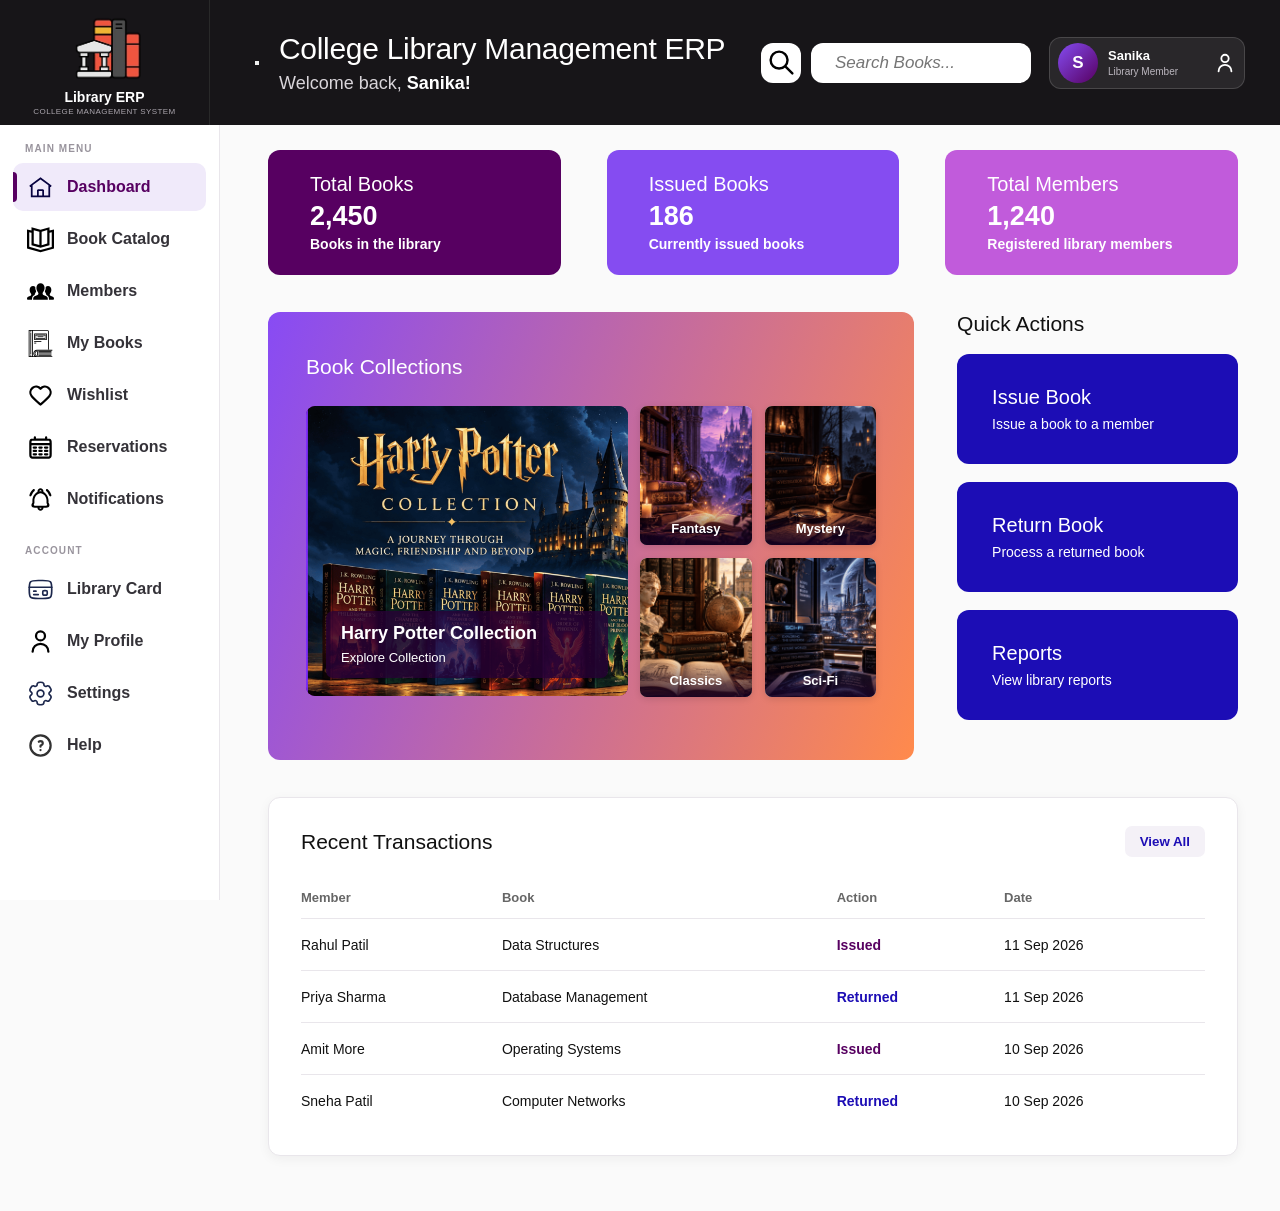
==== index.html @ f3a1f550 "Initial commit - College Library Management ERP" ====
<!DOCTYPE html>
<html lang="en">

<head>
    <meta charset="UTF-8">
    <meta name="viewport" content="width=device-width, initial-scale=1.0">
    <title>College Library Management ERP</title>
    <link rel="stylesheet" href="css/common.css">
    <link rel="stylesheet" href="css/dashboard.css">
</head>

<body>
    <header class="site-header">
        <div class="header-logo">
            <img src="logo.png" alt="College Library Logo">
            <div class="brand-info">
                <strong>Library ERP</strong>
                <span>College Management System</span>
            </div>
        </div>

        <div class="topbar">
            <button class="menu-btn" id="menuBtn" type="button">
                <span class="menu-line"></span>
                <span class="menu-line"></span>
                <span class="menu-line"></span>
            </button>

            <div class="welcome">
                <h1>College Library Management ERP</h1>
                <p>Welcome back, <strong>Sanika!</strong></p>
            </div>

            <div class="header-actions">
                <div class="search-area">
                    <button class="search-btn" id="searchBtn" type="button">
                        <img src="icons/search.svg" alt="Search">
                    </button>
                    <input type="search" id="bookSearch" placeholder="Search Books..." aria-label="Search Books">
                </div>

                <div class="header-profile">
                    <div class="header-avatar">S</div>
                    <div class="header-user">
                        <strong>Sanika</strong>
                        <span>Library Member</span>
                    </div>
                    <a href="pages/my-profile.html" class="header-profile-link">
                        <img src="icons/user.svg" alt="My Profile">
                    </a>
                </div>
            </div>
        </div>  
    </header>

    <aside class="sidebar" id="sidebar">
        <nav class="sidebar-nav">
            <div class="nav-section">
                <span class="nav-title">MAIN MENU</span>

                <a href="index.html" class="nav-item active">
                    <img src="icons/home.svg" alt="Dashboard">
                    <span>Dashboard</span>
                </a>

                <a href="pages/book-catalog.html" class="nav-item">
                    <img src="icons/catalog.svg" alt="Book Catalog">
                    <span>Book Catalog</span>
                </a>

                <a href="pages/members.html" class="nav-item">
                    <img src="icons/members.svg" alt="Members">
                    <span>Members</span>
                </a>

                <a href="pages/my-books.html" class="nav-item">
                    <img src="icons/books.svg" alt="My Books">
                    <span>My Books</span>
                </a>

                <a href="pages/wishlist.html" class="nav-item">
                    <img src="icons/heart.svg" alt="Wishlist">
                    <span>Wishlist</span>
                </a>

                <a href="pages/reservations.html" class="nav-item">
                    <img src="icons/calendar.svg" alt="Reservations">
                    <span>Reservations</span>
                </a>

                <a href="pages/notifications.html" class="nav-item">
                    <img src="icons/notifications.svg" alt="Notifications">
                    <span>Notifications</span>
                </a>
            </div>

            <div class="nav-section account-section">
                <span class="nav-title">ACCOUNT</span>

                <a href="pages/library-card.html" class="nav-item">
                    <img src="icons/card.svg" alt="Library Card">
                    <span>Library Card</span>
                </a>

                <a href="pages/my-profile.html" class="nav-item">
                    <img src="icons/user.svg" alt="My Profile">
                    <span>My Profile</span>
                </a>

                <a href="pages/settings.html" class="nav-item">
                    <img src="icons/settings.svg" alt="Settings">
                    <span>Settings</span>
                </a>

                <a href="pages/help.html" class="nav-item">
                    <img src="icons/help.svg" alt="Help">
                    <span>Help</span>
                </a>
            </div>
        </nav>
    </aside>

    <main class="main">
        <section class="content">
            <div class="stat-grid">
                <button class="stat-card available" type="button">
                    <span>Total Books</span>
                    <strong>2,450</strong>
                    <small>Books in the library</small>
                </button>

                <button class="stat-card arrivals" type="button">
                    <span>Issued Books</span>
                    <strong>186</strong>
                    <small>Currently issued books</small>
                </button>

                <button class="stat-card reserved" type="button">
                    <span>Total Members</span>
                    <strong>1,240</strong>
                    <small>Registered library members</small>
                </button>
            </div>

            <div class="dashboard-grid">
                <section class="collection-card">
                    <h2>Book Collections</h2>

                    <div class="collection-body">
                        <div class="featured-book">
                            <img src="images/harry-potter.png" alt="Harry Potter Collection" class="collection-image">
                            <div class="collection-overlay">
                                <strong>Harry Potter Collection</strong>
                                <span>Explore Collection</span>
                            </div>
                        </div>

                        <div class="mini-books">
                            <div class="mini-book">
                                <img src="images/fantasy.png" alt="Fantasy Collection">
                                <span>Fantasy</span>
                            </div>

                            <div class="mini-book">
                                <img src="images/mystery.png" alt="Mystery Collection">
                                <span>Mystery</span>
                            </div>

                            <div class="mini-book">
                                <img src="images/classics.png" alt="Classics Collection">
                                <span>Classics</span>
                            </div>

                            <div class="mini-book">
                                <img src="images/sci-fi.png" alt="Sci-Fi Collection">
                                <span>Sci-Fi</span>
                            </div>
                        </div>
                    </div>
                </section>

                <aside class="quick-links">
                    <h2>Quick Actions</h2>

                    <button type="button" class="quick-link">
                        <strong>Issue Book</strong>
                        <span>Issue a book to a member</span>
                    </button>

                    <button type="button" class="quick-link">
                        <strong>Return Book</strong>
                        <span>Process a returned book</span>
                    </button>

                    <button type="button" class="quick-link">
                        <strong>Reports</strong>
                        <span>View library reports</span>
                    </button>
                </aside>
            </div>

            <section class="transactions-card">
                <div class="section-heading">
                    <h2>Recent Transactions</h2>
                    <button type="button">View All</button>
                </div>

                <div class="transaction-table">
                    <div class="transaction-row transaction-header">
                        <span>Member</span>
                        <span>Book</span>
                        <span>Action</span>
                        <span>Date</span>
                    </div>

                    <div class="transaction-row">
                        <span>Rahul Patil</span>
                        <span>Data Structures</span>
                        <span class="issued">Issued</span>
                        <span>11 Sep 2026</span>
                    </div>

                    <div class="transaction-row">
                        <span>Priya Sharma</span>
                        <span>Database Management</span>
                        <span class="returned">Returned</span>
                        <span>11 Sep 2026</span>
                    </div>

                    <div class="transaction-row">
                        <span>Amit More</span>
                        <span>Operating Systems</span>
                        <span class="issued">Issued</span>
                        <span>10 Sep 2026</span>
                    </div>

                    <div class="transaction-row">
                        <span>Sneha Patil</span>
                        <span>Computer Networks</span>
                        <span class="returned">Returned</span>
                        <span>10 Sep 2026</span>
                    </div>
                </div>
            </section>
        </section>
    </main>

    <script src="script.js"></script>
</body>

</html>
---- css/common.css ----
* {
    box-sizing: border-box;
    margin: 0;
    padding: 0;
}

:root {
    --black: #171518;
    --text: #111111;
    --purple: #570061;
    --violet: #854cf1;
    --pink: #c15bdb;
    --blue-purple: #1c0db5;
    --light: #f4f1f7;
    --white: #ffffff;
    --border: #e9e6eb;
    --muted: #85808a;
}

body {
    min-height: 100vh;
    background: #fafafa;
    color: var(--text);
    font-family: Arial, Helvetica, sans-serif;
}

.site-header {
    position: fixed;
    top: 0;
    left: 0;
    right: 0;
    height: 125px;
    display: grid;
    grid-template-columns: 210px 1fr;
    z-index: 2000;
}

.header-logo {
    height: 125px;
    display: flex;
    flex-direction: column;
    align-items: center;
    justify-content: center;
    padding: 5px 12px;
    background: var(--black);
    border-right: 1px solid #292929;
    overflow: hidden;
}

.header-logo img {
    width: 82px;
    height: 78px;
    object-fit: contain;
}

.header-logo .brand-info {
    display: flex;
    flex-direction: column;
    align-items: center;
    margin-top: 1px;
}

.header-logo .brand-info strong {
    color: var(--white);
    font-size: 14px;
    font-weight: 700;
}

.header-logo .brand-info span {
    margin-top: 2px;
    color: #aaa5ad;
    font-size: 8px;
    font-weight: 500;
    letter-spacing: 0.4px;
    text-transform: uppercase;
}

.topbar {
    height: 125px;
    display: flex;
    align-items: center;
    gap: 20px;
    padding: 18px 35px 18px 45px;
    background: var(--black);
    color: var(--white);
}

.welcome {
    flex-shrink: 0;
}

.welcome h1 {
    margin-bottom: 7px;
    font-size: 30px;
    font-weight: 400;
    letter-spacing: -0.3px;
}

.welcome p {
    color: #d9d5da;
    font-size: 18px;
}

.welcome p strong {
    color: var(--white);
}

.header-actions {
    margin-left: auto;
    display: flex;
    align-items: center;
    gap: 18px;
}

.search-area {
    display: flex;
    align-items: center;
    gap: 10px;
}

.search-btn {
    width: 40px;
    height: 40px;
    display: flex;
    align-items: center;
    justify-content: center;
    border: none;
    border-radius: 12px;
    background: var(--white);
    cursor: pointer;
    transition: transform 0.2s ease, box-shadow 0.2s ease;
}

.search-btn:hover {
    transform: translateY(-2px);
    box-shadow: 0 5px 15px rgba(0, 0, 0, 0.2);
}

.search-btn img {
    width: 29px;
    height: 29px;
    object-fit: contain;
}

.search-area input {
    width: 220px;
    height: 40px;
    padding: 0 24px;
    border: none;
    border-radius: 12px;
    outline: none;
    color: #444444;
    background: var(--white);
    font-size: 17px;
    font-style: italic;
}

.header-profile {
    height: 52px;
    display: flex;
    align-items: center;
    gap: 10px;
    padding: 7px 9px 7px 8px;
    border: 1px solid rgba(255, 255, 255, 0.15);
    border-radius: 12px;
    background: rgba(255, 255, 255, 0.08);
}

.header-avatar {
    width: 40px;
    height: 40px;
    display: flex;
    align-items: center;
    justify-content: center;
    flex-shrink: 0;
    border-radius: 50%;
    background: linear-gradient(135deg, var(--violet), var(--purple));
    color: var(--white);
    font-size: 17px;
    font-weight: 700;
}

.header-user {
    min-width: 95px;
    display: flex;
    flex-direction: column;
}

.header-user strong {
    color: var(--white);
    font-size: 13px;
    font-weight: 700;
}

.header-user span {
    margin-top: 3px;
    color: #bbb6be;
    font-size: 10px;
}

.header-profile-link {
    width: 20px;
    height: 20px;
    display: flex;
    align-items: center;
    justify-content: center;
    margin-left: 2px;
    border-radius: 8px;
}

.header-profile-link:hover {
    background: rgba(255, 255, 255, 0.12);
}

.header-profile-link img {
    width: 22px;
    height: 22px;
    filter: brightness(0) invert(1);
}

.sidebar {
    position: fixed;
    top: 125px;
    left: 0;
    width: 220px;
    height: calc(100vh - 125px);
    display: flex;
    flex-direction: column;
    background: var(--white);
    border-right: 1px solid var(--border);
    z-index: 1000;
}

.sidebar-nav {
    flex: 1;
    overflow-y: auto;
    padding: 18px 13px;
}

.nav-section {
    width: 100%;
}

.account-section {
    margin-top: 22px;
}

.nav-title {
    display: block;
    margin: 0 12px 9px;
    color: #99949d;
    font-size: 10px;
    font-weight: 700;
    letter-spacing: 1.1px;
}

.nav-item {
    position: relative;
    height: 48px;
    display: flex;
    align-items: center;
    gap: 13px;
    margin-bottom: 4px;
    padding: 0 14px;
    color: #343238;
    text-decoration: none;
    border-radius: 10px;
    font-size: 16px;
    font-weight: 600;
    transition: background 0.2s ease, color 0.2s ease, transform 0.2s ease;
}

.nav-item img {
    width: 27px;
    height: 27px;
    object-fit: contain;
    flex-shrink: 0;
}

.nav-item:hover {
    background: #f7f3fa;
    color: var(--purple);
    transform: translateX(2px);
}

.nav-item.active {
    background: #f0eafa;
    color: var(--purple);
    font-weight: 700;
}

.nav-item.active::before {
    content: "";
    position: absolute;
    left: 0;
    top: 9px;
    width: 4px;
    height: 30px;
    border-radius: 0 5px 5px 0;
    background: var(--purple);
}

.nav-item.active img {
    transform: scale(1.04);
}

.sidebar-profile {
    height: 76px;
    display: flex;
    align-items: center;
    gap: 10px;
    padding: 10px 14px;
    border-top: 1px solid var(--border);
    background: #fcfbfd;
}

.profile-avatar {
    width: 39px;
    height: 39px;
    display: flex;
    align-items: center;
    justify-content: center;
    flex-shrink: 0;
    border-radius: 50%;
    background: linear-gradient(135deg, var(--violet), var(--purple));
    color: var(--white);
    font-size: 16px;
    font-weight: 700;
}

.profile-info {
    min-width: 0;
    display: flex;
    flex-direction: column;
}

.profile-info strong {
    font-size: 13px;
}

.profile-info span {
    margin-top: 3px;
    color: var(--muted);
    font-size: 10px;
}

.profile-link {
    width: 30px;
    height: 30px;
    display: flex;
    align-items: center;
    justify-content: center;
    margin-left: auto;
    border-radius: 7px;
}

.profile-link:hover {
    background: var(--light);
}

.profile-link img {
    width: 22px;
    height: 22px;
}

.main {
    min-height: 100vh;
    margin-left: 210px;
}


.page-placeholder {
    min-height: 400px;
    margin-top: 161px;
    padding: 60px;
    display: flex;
    flex-direction: column;
    align-items: center;
    justify-content: center;
    text-align: center;
}

.page-placeholder h2 {
    margin-bottom: 10px;
    color: var(--purple);
    font-size: 32px;
    font-weight: 600;
}

.page-placeholder p {
    color: #777777;
    font-size: 18px;
}
.catalog-page {
---- css/dashboard.css ----
.content {
    padding: 150px 42px 55px 58px;
}

.stat-grid {
    display: grid;
    grid-template-columns: repeat(3, 1fr);
    gap: 46px;
    margin-bottom: 37px;
}

.stat-card {
    height: 125px;
    padding: 18px 42px;
    border: none;
    border-radius: 12px;
    color: var(--white);
    text-align: left;
    font-family: inherit;
    cursor: pointer;
    transition: transform 0.2s ease, box-shadow 0.2s ease;
}

.stat-card:hover {
    transform: translateY(-3px);
    box-shadow: 0 8px 20px rgba(0, 0, 0, 0.12);
}

.stat-card span {
    display: block;
    margin-bottom: 5px;
    font-size: 20px;
}

.stat-card strong {
    display: block;
    margin-bottom: 4px;
    font-size: 27px;
}

.stat-card small {
    font-size: 14px;
    font-weight: 600;
}

.available {
    background: var(--purple);
}

.arrivals {
    background: var(--violet);
}

.reserved {
    background: var(--pink);
}

.dashboard-grid {
    display: grid;
    grid-template-columns: minmax(500px, 2.3fr) minmax(280px, 1fr);
    gap: 43px;
    margin-bottom: 37px;
}

.collection-card {
    height: 448px;
    padding: 43px 38px;
    border-radius: 12px;
    background: linear-gradient(110deg, #884bf4, #ff8a4c);
    color: var(--white);
}

.collection-card h2 {
    margin-bottom: 27px;
    font-size: 21px;
    font-weight: 400;
}

.collection-body {
    display: grid;
    grid-template-columns: 1fr 236px;
    gap: 12px;
}

.featured-book {
    position: relative;
    height: 290px;
    overflow: hidden;
    border-radius: 9px;
    background: #5d006b;
    cursor: pointer;
    transition: transform 0.3s ease;
}

.featured-book:hover {
    transform: translateY(-4px);
}

.collection-image {
    height: 100%;
    display: block;
    object-fit: cover;
    object-position: center;
    image-rendering: auto;
    transform: translateX(19px) scale(1.1) translateY(10px);
}

.collection-overlay {
    position: absolute;
    left: 20px;
    right: 20px;
    bottom: 18px;
    padding: 12px 15px;
    background: rgba(40, 0, 55, 0.78);
    border-radius: 7px;
}

.collection-overlay strong {
    display: block;
    margin-bottom: 4px;
    font-size: 18px;
}

.collection-overlay span {
    font-size: 13px;
}

.mini-books {
    display: grid;
    grid-template-columns: 1fr 1fr;
    gap: 13px;
}

.mini-book {
    cursor: pointer;
    position: relative;
    height: 139px;
    overflow: hidden;
    border-radius: 7px;
    background: var(--white);
    box-shadow: 0 2px 7px rgba(0, 0, 0, 0.13);
}

.mini-book img {
    height: 100%;
    display: block;
    object-fit: cover;
    object-position: center;
    transform: translateX(10px) scale(1.3);
    transition: transform 0.3s ease;
}

.mini-book:hover img {
    transform: scale(1.4);
}

.mini-book span {
    position: absolute;
    left: 0;
    right: 0;
    bottom: 0;
    padding: 12px 5px 9px;
    background: linear-gradient(transparent, rgba(20, 0, 35, 0.88));
    color: var(--white);
    text-align: center;
    font-size: 13px;
    font-weight: 700;
    z-index: 2;
}

.quick-links {
    display: flex;
    flex-direction: column;
    gap: 18px;
}

.quick-links h2 {
    color: var(--text);
    font-size: 21px;
    font-weight: 500;
}

.quick-link {
    height: 110px;
    padding: 20px 35px;
    border: none;
    border-radius: 12px;
    background: var(--blue-purple);
    color: var(--white);
    text-align: left;
    font-family: inherit;
    cursor: pointer;
    transition: transform 0.2s ease, box-shadow 0.2s ease;
}

.quick-link:hover {
    transform: translateY(-3px);
    box-shadow: 0 8px 20px rgba(0, 0, 0, 0.15);
}

.quick-link strong {
    display: block;
    margin-bottom: 7px;
    font-size: 20px;
    font-weight: 400;
}

.quick-link span {
    font-size: 14px;
    font-weight: 500;
}

.transactions-card {
    width: 100%;
    padding: 28px 32px;
    border: 1px solid var(--border);
    border-radius: 12px;
    background: var(--white);
    box-shadow: 0 3px 12px rgba(0, 0, 0, 0.05);
}

.section-heading {
    display: flex;
    align-items: center;
    justify-content: space-between;
    margin-bottom: 20px;
}

.section-heading h2 {
    font-size: 21px;
    font-weight: 500;
}

.section-heading button {
    padding: 8px 15px;
    border: none;
    border-radius: 7px;
    background: var(--light);
    color: var(--blue-purple);
    font-family: inherit;
    font-weight: 600;
    cursor: pointer;
}

.transaction-table {
    width: 100%;
}

.transaction-row {
    display: grid;
    grid-template-columns: 1.2fr 2fr 1fr 1.2fr;
    align-items: center;
    min-height: 52px;
    border-bottom: 1px solid var(--border);
    font-size: 14px;
}

.transaction-row:last-child {
    border-bottom: none;
}

.transaction-header {
    min-height: 42px;
    color: #666666;
    font-size: 13px;
    font-weight: 700;
}

.issued {
    color: var(--purple);
    font-weight: 700;
}

.returned {
    color: var(--blue-purple);
    font-weight: 700;
}

.catalog-content {
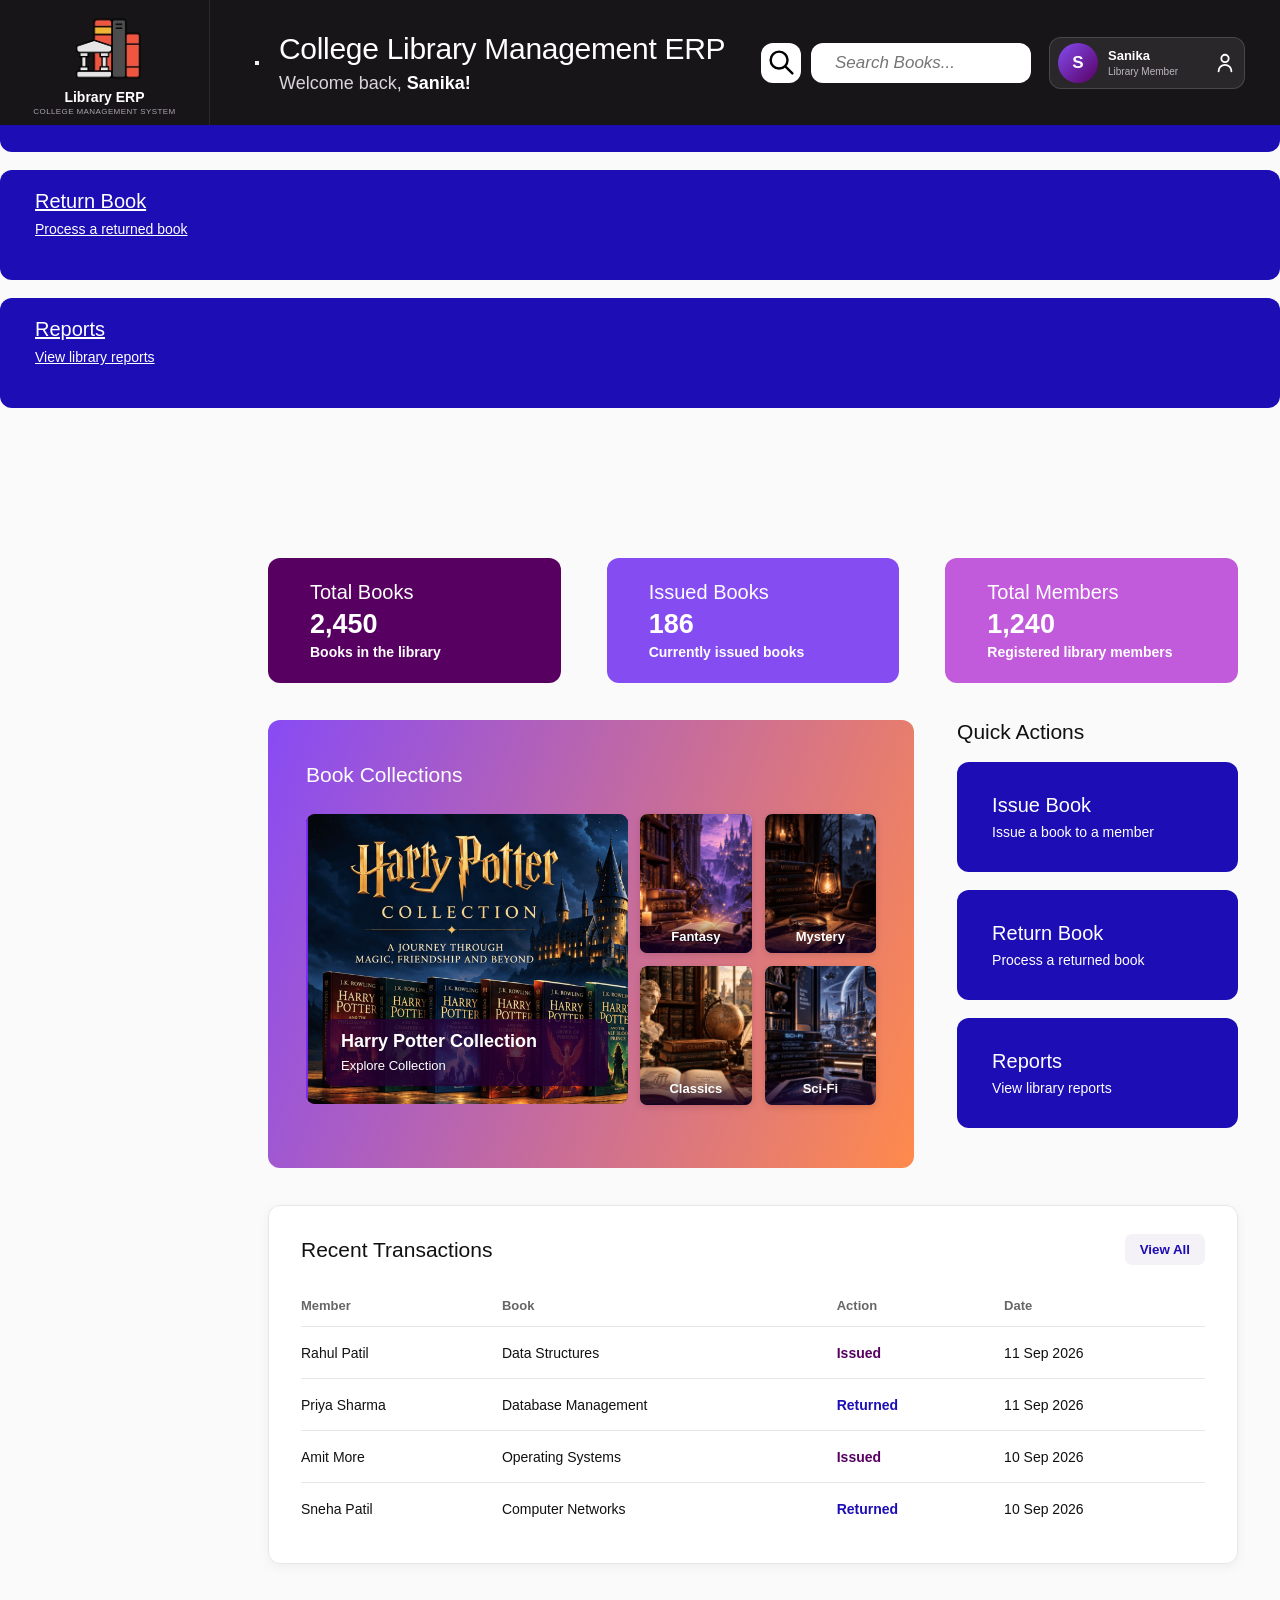
==== commit 8b816f8f: "new pages add" ====
--- a/index.html
+++ b/index.html
@@ -50,74 +50,26 @@
                     </a>
                 </div>
             </div>
-        </div>  
+        </div>
     </header>
 
-    <aside class="sidebar" id="sidebar">
-        <nav class="sidebar-nav">
-            <div class="nav-section">
-                <span class="nav-title">MAIN MENU</span>
-
-                <a href="index.html" class="nav-item active">
-                    <img src="icons/home.svg" alt="Dashboard">
-                    <span>Dashboard</span>
-                </a>
-
-                <a href="pages/book-catalog.html" class="nav-item">
-                    <img src="icons/catalog.svg" alt="Book Catalog">
-                    <span>Book Catalog</span>
-                </a>
-
-                <a href="pages/members.html" class="nav-item">
-                    <img src="icons/members.svg" alt="Members">
-                    <span>Members</span>
-                </a>
-
-                <a href="pages/my-books.html" class="nav-item">
-                    <img src="icons/books.svg" alt="My Books">
-                    <span>My Books</span>
-                </a>
-
-                <a href="pages/wishlist.html" class="nav-item">
-                    <img src="icons/heart.svg" alt="Wishlist">
-                    <span>Wishlist</span>
-                </a>
-
-                <a href="pages/reservations.html" class="nav-item">
-                    <img src="icons/calendar.svg" alt="Reservations">
-                    <span>Reservations</span>
-                </a>
-
-                <a href="pages/notifications.html" class="nav-item">
-                    <img src="icons/notifications.svg" alt="Notifications">
-                    <span>Notifications</span>
-                </a>
-            </div>
-
-            <div class="nav-section account-section">
-                <span class="nav-title">ACCOUNT</span>
-
-                <a href="pages/library-card.html" class="nav-item">
-                    <img src="icons/card.svg" alt="Library Card">
-                    <span>Library Card</span>
-                </a>
-
-                <a href="pages/my-profile.html" class="nav-item">
-                    <img src="icons/user.svg" alt="My Profile">
-                    <span>My Profile</span>
-                </a>
-
-                <a href="pages/settings.html" class="nav-item">
-                    <img src="icons/settings.svg" alt="Settings">
-                    <span>Settings</span>
-                </a>
-
-                <a href="pages/help.html" class="nav-item">
-                    <img src="icons/help.svg" alt="Help">
-                    <span>Help</span>
-                </a>
-            </div>
-        </nav>
+    <aside class="quick-links">
+        <h2>Quick Actions</h2>
+
+        <a href="pages/issue-return.html" class="quick-link">
+            <strong>Issue Book</strong>
+            <span>Issue a book to a member</span>
+        </a>
+
+        <a href="pages/issue-return.html" class="quick-link">
+            <strong>Return Book</strong>
+            <span>Process a returned book</span>
+        </a>
+
+        <a href="pages/reports.html" class="quick-link">
+            <strong>Reports</strong>
+            <span>View library reports</span>
+        </a>
     </aside>
 
     <main class="main">
--- a/css/common.css
+++ b/css/common.css
@@ -391,4 +391,4 @@
     color: #777777;
     font-size: 18px;
 }
-.catalog-page {
+
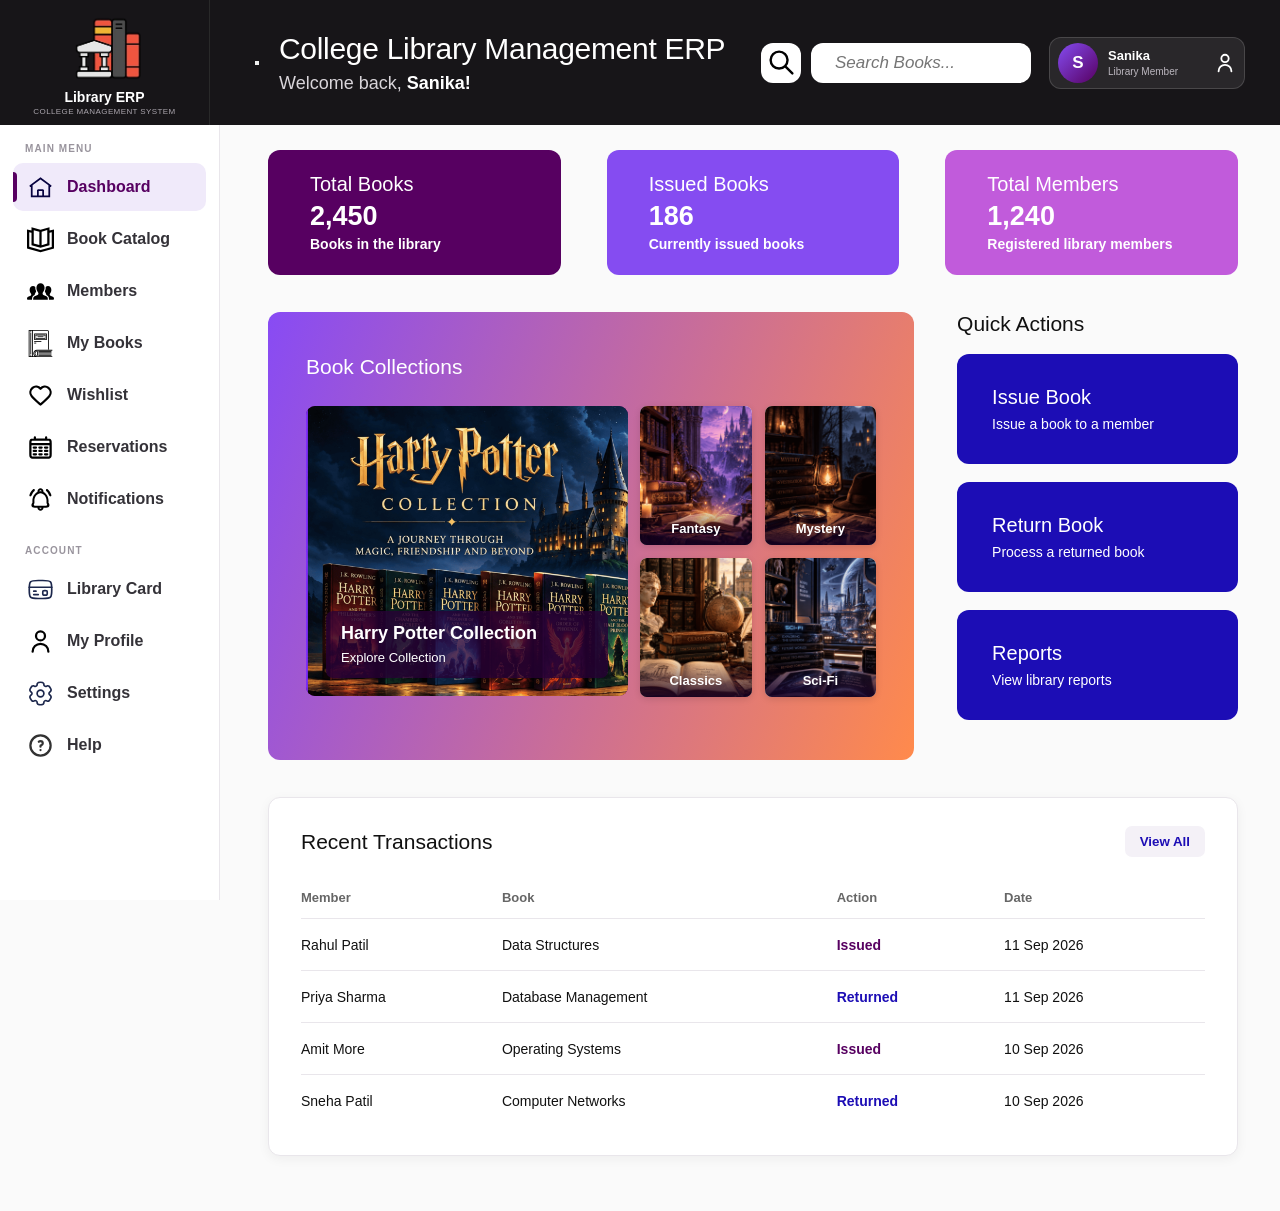
==== commit 210b6d79: "new changes" ====
--- a/index.html
+++ b/index.html
@@ -50,26 +50,74 @@
                     </a>
                 </div>
             </div>
-        </div>
+        </div>  
     </header>
 
-    <aside class="quick-links">
-        <h2>Quick Actions</h2>
-
-        <a href="pages/issue-return.html" class="quick-link">
-            <strong>Issue Book</strong>
-            <span>Issue a book to a member</span>
-        </a>
-
-        <a href="pages/issue-return.html" class="quick-link">
-            <strong>Return Book</strong>
-            <span>Process a returned book</span>
-        </a>
-
-        <a href="pages/reports.html" class="quick-link">
-            <strong>Reports</strong>
-            <span>View library reports</span>
-        </a>
+    <aside class="sidebar" id="sidebar">
+        <nav class="sidebar-nav">
+            <div class="nav-section">
+                <span class="nav-title">MAIN MENU</span>
+
+                <a href="index.html" class="nav-item active">
+                    <img src="icons/home.svg" alt="Dashboard">
+                    <span>Dashboard</span>
+                </a>
+
+                <a href="pages/book-catalog.html" class="nav-item">
+                    <img src="icons/catalog.svg" alt="Book Catalog">
+                    <span>Book Catalog</span>
+                </a>
+
+                <a href="pages/members.html" class="nav-item">
+                    <img src="icons/members.svg" alt="Members">
+                    <span>Members</span>
+                </a>
+
+                <a href="pages/my-books.html" class="nav-item">
+                    <img src="icons/books.svg" alt="My Books">
+                    <span>My Books</span>
+                </a>
+
+                <a href="pages/wishlist.html" class="nav-item">
+                    <img src="icons/heart.svg" alt="Wishlist">
+                    <span>Wishlist</span>
+                </a>
+
+                <a href="pages/reservations.html" class="nav-item">
+                    <img src="icons/calendar.svg" alt="Reservations">
+                    <span>Reservations</span>
+                </a>
+
+                <a href="pages/notifications.html" class="nav-item">
+                    <img src="icons/notifications.svg" alt="Notifications">
+                    <span>Notifications</span>
+                </a>
+            </div>
+
+            <div class="nav-section account-section">
+                <span class="nav-title">ACCOUNT</span>
+
+                <a href="pages/library-card.html" class="nav-item">
+                    <img src="icons/card.svg" alt="Library Card">
+                    <span>Library Card</span>
+                </a>
+
+                <a href="pages/my-profile.html" class="nav-item">
+                    <img src="icons/user.svg" alt="My Profile">
+                    <span>My Profile</span>
+                </a>
+
+                <a href="pages/settings.html" class="nav-item">
+                    <img src="icons/settings.svg" alt="Settings">
+                    <span>Settings</span>
+                </a>
+
+                <a href="pages/help.html" class="nav-item">
+                    <img src="icons/help.svg" alt="Help">
+                    <span>Help</span>
+                </a>
+            </div>
+        </nav>
     </aside>
 
     <main class="main">
--- a/css/common.css
+++ b/css/common.css
@@ -391,4 +391,4 @@
     color: #777777;
     font-size: 18px;
 }
-
+.catalog-page {
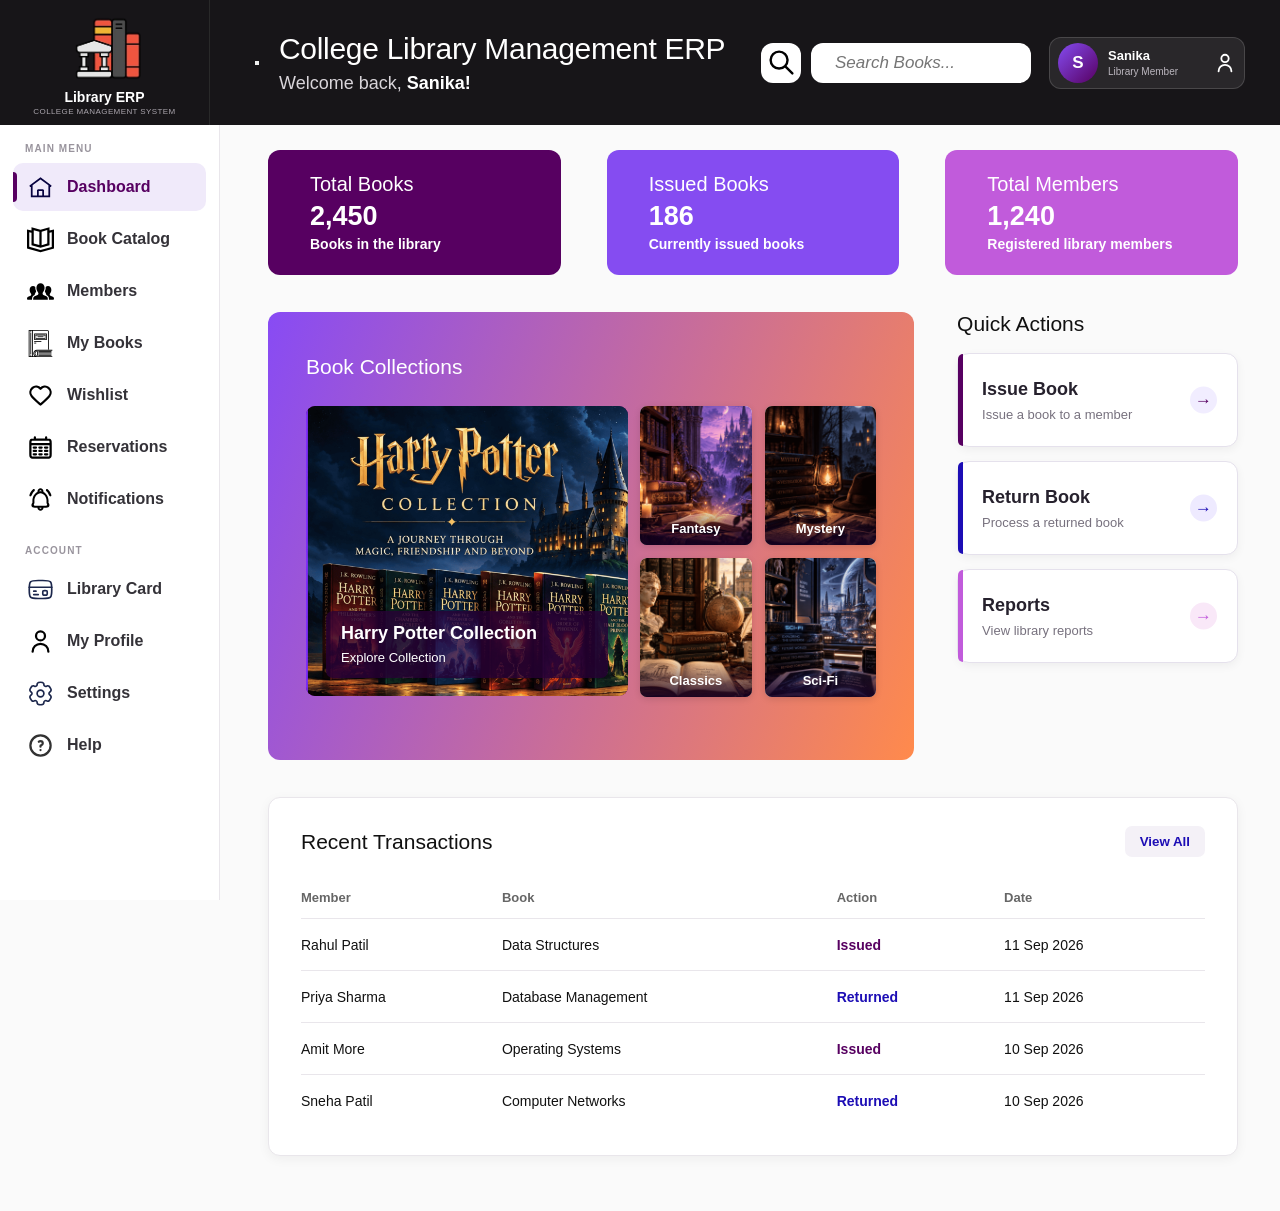
==== commit b5dd87d5: "Redesign quick action buttons" ====
--- a/index.html
+++ b/index.html
@@ -50,7 +50,7 @@
                     </a>
                 </div>
             </div>
-        </div>  
+        </div>
     </header>
 
     <aside class="sidebar" id="sidebar">
@@ -180,6 +180,7 @@
                 </section>
 
                 <aside class="quick-links">
+
                     <h2>Quick Actions</h2>
 
                     <button type="button" class="quick-link">
@@ -196,6 +197,7 @@
                         <strong>Reports</strong>
                         <span>View library reports</span>
                     </button>
+
                 </aside>
             </div>
 
--- a/css/common.css
+++ b/css/common.css
@@ -391,4 +391,3 @@
     color: #777777;
     font-size: 18px;
 }
-.catalog-page {
--- a/css/dashboard.css
+++ b/css/dashboard.css
@@ -167,47 +167,108 @@
     font-weight: 700;
     z-index: 2;
 }
-
 .quick-links {
     display: flex;
     flex-direction: column;
-    gap: 18px;
+    gap: 14px;
 }
 
 .quick-links h2 {
+    margin-bottom: 3px;
     color: var(--text);
     font-size: 21px;
     font-weight: 500;
 }
 
 .quick-link {
-    height: 110px;
-    padding: 20px 35px;
-    border: none;
+    position: relative;
+    width: 100%;
+    height: 94px;
+    padding: 18px 48px 18px 24px;
+    border: 1px solid #e5e1ec;
     border-radius: 12px;
-    background: var(--blue-purple);
-    color: var(--white);
+    background: var(--white);
+    color: var(--text);
     text-align: left;
     font-family: inherit;
     cursor: pointer;
-    transition: transform 0.2s ease, box-shadow 0.2s ease;
+    box-shadow: 0 3px 10px rgba(0, 0, 0, 0.05);
+    transition: transform 0.2s ease, box-shadow 0.2s ease, border-color 0.2s ease;
+}
+
+.quick-link::before {
+    position: absolute;
+    top: 0;
+    left: 0;
+    width: 5px;
+    height: 100%;
+    border-radius: 12px 0 0 12px;
+    background: var(--purple);
+    content: "";
+}
+
+.quick-link::after {
+    position: absolute;
+    top: 50%;
+    right: 20px;
+    width: 27px;
+    height: 27px;
+    display: flex;
+    align-items: center;
+    justify-content: center;
+    border-radius: 50%;
+    background: #f1edff;
+    color: var(--purple);
+    content: "→";
+    font-size: 17px;
+    font-weight: 700;
+    transform: translateY(-50%);
+    transition: transform 0.2s ease, background 0.2s ease;
 }
 
 .quick-link:hover {
     transform: translateY(-3px);
-    box-shadow: 0 8px 20px rgba(0, 0, 0, 0.15);
+    border-color: #d9d0ed;
+    box-shadow: 0 8px 20px rgba(0, 0, 0, 0.09);
+}
+
+.quick-link:hover::after {
+    background: var(--purple);
+    color: var(--white);
+    transform: translate(3px, -50%);
 }
 
 .quick-link strong {
     display: block;
     margin-bottom: 7px;
-    font-size: 20px;
-    font-weight: 400;
+    color: #26212d;
+    font-size: 18px;
+    font-weight: 600;
 }
 
 .quick-link span {
-    font-size: 14px;
+    display: block;
+    color: #77717e;
+    font-size: 13px;
     font-weight: 500;
+}
+
+.quick-link:nth-of-type(2)::before {
+    background: var(--blue-purple);
+}
+
+.quick-link:nth-of-type(3)::before {
+    background: var(--pink);
+}
+
+.quick-link:nth-of-type(2)::after {
+    background: #eeeaff;
+    color: var(--blue-purple);
+}
+
+.quick-link:nth-of-type(3)::after {
+    background: #f9e8f8;
+    color: var(--pink);
 }
 
 .transactions-card {
@@ -276,4 +337,4 @@
     font-weight: 700;
 }
 
-.catalog-content {
+
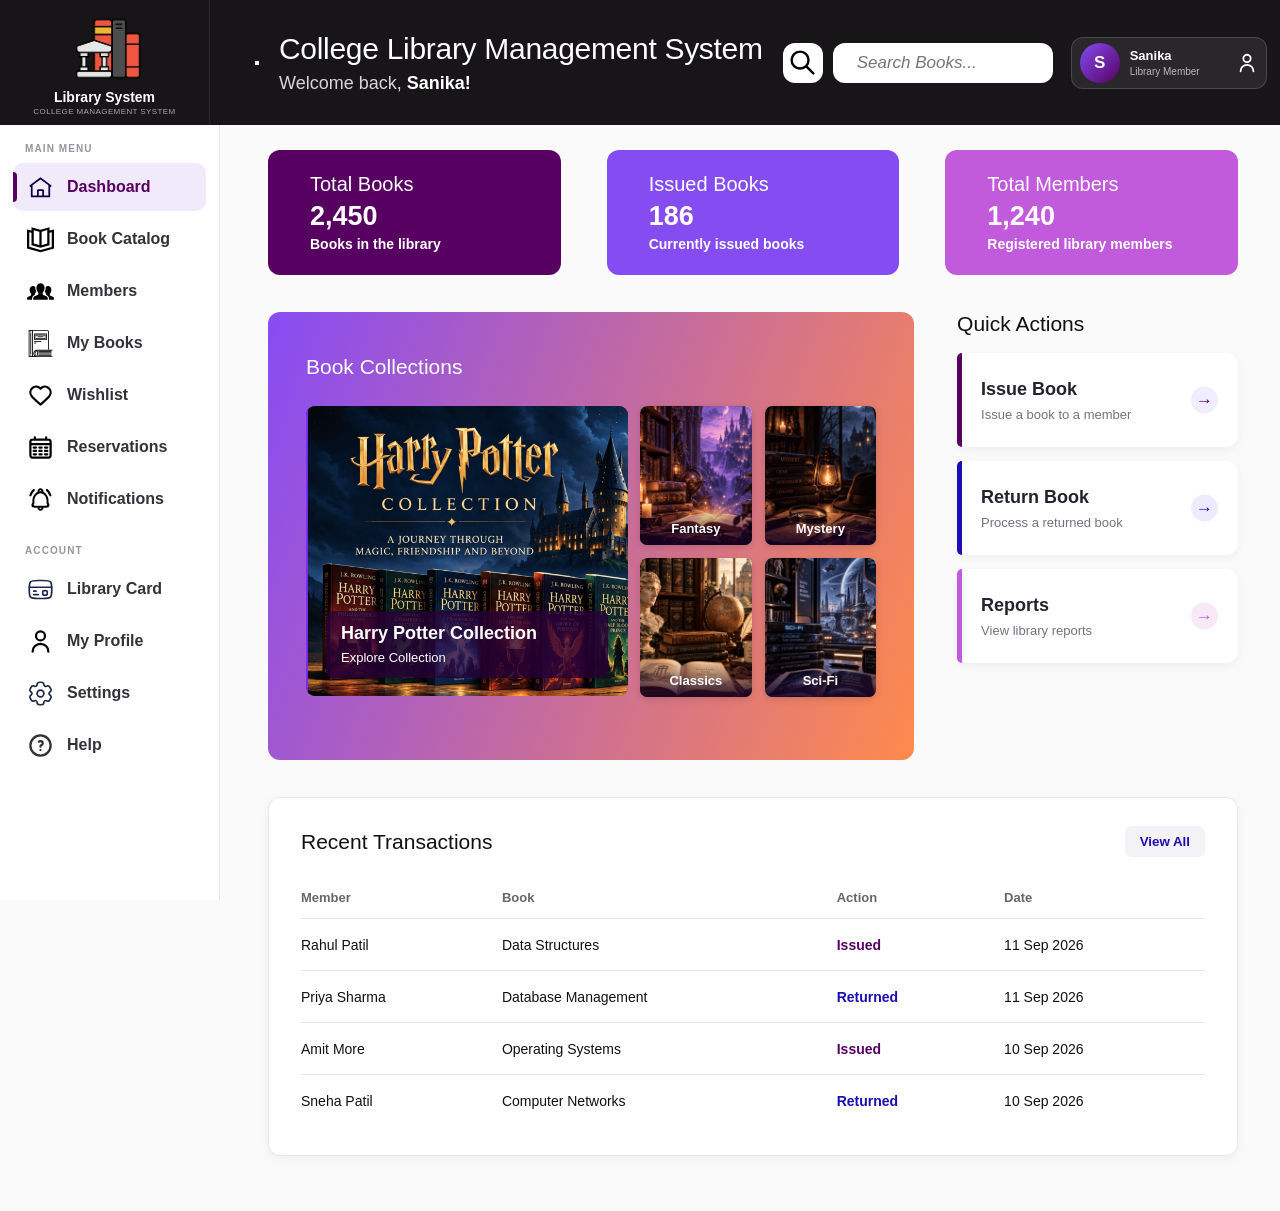
==== commit ed6be1fe: "Name Change" ====
--- a/index.html
+++ b/index.html
@@ -4,22 +4,175 @@
 <head>
     <meta charset="UTF-8">
     <meta name="viewport" content="width=device-width, initial-scale=1.0">
-    <title>College Library Management ERP</title>
+    <title>College Library Management System</title>
     <link rel="stylesheet" href="css/common.css">
     <link rel="stylesheet" href="css/dashboard.css">
+
+    <style>
+        .quick-link {
+            display: block;
+            width: 100%;
+            text-decoration: none;
+            border: 0;
+        }
+
+        .modal {
+            position: fixed;
+            top: 0;
+            left: 0;
+            width: 100%;
+            height: 100%;
+            display: none;
+            align-items: center;
+            justify-content: center;
+            padding: 30px;
+            background: rgba(25, 15, 40, 0.55);
+            z-index: 1000;
+        }
+
+        .modal.active {
+            display: flex;
+        }
+
+        .modal-box {
+            width: 520px;
+            max-width: 100%;
+            padding: 30px;
+            border-radius: 14px;
+            background: var(--white);
+            box-shadow: 0 15px 45px rgba(0, 0, 0, 0.2);
+            animation: modalOpen 0.2s ease;
+        }
+
+        @keyframes modalOpen {
+            from {
+                opacity: 0;
+                transform: translateY(-15px) scale(0.98);
+            }
+
+            to {
+                opacity: 1;
+                transform: translateY(0) scale(1);
+            }
+        }
+
+        .modal-header {
+            display: flex;
+            align-items: center;
+            justify-content: space-between;
+            margin-bottom: 25px;
+        }
+
+        .modal-header h2 {
+            margin: 0;
+            color: var(--text);
+            font-size: 23px;
+            font-weight: 600;
+        }
+
+        .modal-close {
+            width: 34px;
+            height: 34px;
+            border: none;
+            border-radius: 50%;
+            background: #f1edff;
+            color: var(--purple);
+            font-size: 22px;
+            line-height: 1;
+            cursor: pointer;
+        }
+
+        .modal-close:hover {
+            background: var(--purple);
+            color: var(--white);
+        }
+
+        .form-group {
+            margin-bottom: 16px;
+        }
+
+        .form-group label {
+            display: block;
+            margin-bottom: 7px;
+            color: #444444;
+            font-size: 13px;
+            font-weight: 600;
+        }
+
+        .form-group input,
+        .form-group select {
+            width: 100%;
+            height: 44px;
+            padding: 0 13px;
+            border: 1px solid #dddddd;
+            border-radius: 8px;
+            outline: none;
+            background: #ffffff;
+            color: #333333;
+            font-family: inherit;
+            font-size: 14px;
+        }
+
+        .form-group input:focus,
+        .form-group select:focus {
+            border-color: var(--purple);
+            box-shadow: 0 0 0 3px rgba(91, 42, 134, 0.08);
+        }
+
+        .form-row {
+            display: grid;
+            grid-template-columns: 1fr 1fr;
+            gap: 15px;
+        }
+
+        .form-actions {
+            display: flex;
+            justify-content: flex-end;
+            gap: 10px;
+            margin-top: 25px;
+        }
+
+        .form-button {
+            padding: 10px 18px;
+            border: none;
+            border-radius: 7px;
+            font-family: inherit;
+            font-size: 13px;
+            font-weight: 600;
+            cursor: pointer;
+        }
+
+        .cancel-button {
+            background: #eeeeee;
+            color: #555555;
+        }
+
+        .submit-button {
+            background: var(--purple);
+            color: var(--white);
+        }
+
+        .submit-button:hover {
+            background: var(--blue-purple);
+        }
+    </style>
 </head>
 
 <body>
+
     <header class="site-header">
+
         <div class="header-logo">
             <img src="logo.png" alt="College Library Logo">
+
             <div class="brand-info">
-                <strong>Library ERP</strong>
+                <strong>Library System</strong>
                 <span>College Management System</span>
             </div>
         </div>
 
         <div class="topbar">
+
             <button class="menu-btn" id="menuBtn" type="button">
                 <span class="menu-line"></span>
                 <span class="menu-line"></span>
@@ -27,35 +180,50 @@
             </button>
 
             <div class="welcome">
-                <h1>College Library Management ERP</h1>
+                <h1>College Library Management System</h1>
                 <p>Welcome back, <strong>Sanika!</strong></p>
             </div>
 
             <div class="header-actions">
+
                 <div class="search-area">
                     <button class="search-btn" id="searchBtn" type="button">
                         <img src="icons/search.svg" alt="Search">
                     </button>
-                    <input type="search" id="bookSearch" placeholder="Search Books..." aria-label="Search Books">
+
+                    <input type="search"
+                           id="bookSearch"
+                           placeholder="Search Books..."
+                           aria-label="Search Books">
                 </div>
 
                 <div class="header-profile">
+
                     <div class="header-avatar">S</div>
+
                     <div class="header-user">
                         <strong>Sanika</strong>
                         <span>Library Member</span>
                     </div>
+
                     <a href="pages/my-profile.html" class="header-profile-link">
                         <img src="icons/user.svg" alt="My Profile">
                     </a>
-                </div>
-            </div>
+
+                </div>
+
+            </div>
+
         </div>
+
     </header>
 
     <aside class="sidebar" id="sidebar">
+
         <nav class="sidebar-nav">
+
             <div class="nav-section">
+
                 <span class="nav-title">MAIN MENU</span>
 
                 <a href="index.html" class="nav-item active">
@@ -92,9 +260,11 @@
                     <img src="icons/notifications.svg" alt="Notifications">
                     <span>Notifications</span>
                 </a>
+
             </div>
 
             <div class="nav-section account-section">
+
                 <span class="nav-title">ACCOUNT</span>
 
                 <a href="pages/library-card.html" class="nav-item">
@@ -116,13 +286,19 @@
                     <img src="icons/help.svg" alt="Help">
                     <span>Help</span>
                 </a>
-            </div>
+
+            </div>
+
         </nav>
+
     </aside>
 
     <main class="main">
+
         <section class="content">
+
             <div class="stat-grid">
+
                 <button class="stat-card available" type="button">
                     <span>Total Books</span>
                     <strong>2,450</strong>
@@ -140,22 +316,32 @@
                     <strong>1,240</strong>
                     <small>Registered library members</small>
                 </button>
+
             </div>
 
             <div class="dashboard-grid">
+
                 <section class="collection-card">
+
                     <h2>Book Collections</h2>
 
                     <div class="collection-body">
+
                         <div class="featured-book">
-                            <img src="images/harry-potter.png" alt="Harry Potter Collection" class="collection-image">
+
+                            <img src="images/harry-potter.png"
+                                 alt="Harry Potter Collection"
+                                 class="collection-image">
+
                             <div class="collection-overlay">
                                 <strong>Harry Potter Collection</strong>
                                 <span>Explore Collection</span>
                             </div>
+
                         </div>
 
                         <div class="mini-books">
+
                             <div class="mini-book">
                                 <img src="images/fantasy.png" alt="Fantasy Collection">
                                 <span>Fantasy</span>
@@ -175,39 +361,62 @@
                                 <img src="images/sci-fi.png" alt="Sci-Fi Collection">
                                 <span>Sci-Fi</span>
                             </div>
+
                         </div>
-                    </div>
+
+                    </div>
+
                 </section>
 
                 <aside class="quick-links">
 
                     <h2>Quick Actions</h2>
 
-                    <button type="button" class="quick-link">
+                    <button type="button"
+                            class="quick-link"
+                            id="issueBookBtn">
+
                         <strong>Issue Book</strong>
                         <span>Issue a book to a member</span>
-                    </button>
-
-                    <button type="button" class="quick-link">
+
+                    </button>
+
+                    <button type="button"
+                            class="quick-link"
+                            id="returnBookBtn">
+
                         <strong>Return Book</strong>
                         <span>Process a returned book</span>
-                    </button>
-
-                    <button type="button" class="quick-link">
+
+                    </button>
+
+                    <button type="button"
+                            class="quick-link"
+                            id="reportsBtn">
+
                         <strong>Reports</strong>
                         <span>View library reports</span>
+
                     </button>
 
                 </aside>
+
             </div>
 
             <section class="transactions-card">
+
                 <div class="section-heading">
+
                     <h2>Recent Transactions</h2>
-                    <button type="button">View All</button>
+
+                    <button type="button">
+                        View All
+                    </button>
+
                 </div>
 
                 <div class="transaction-table">
+
                     <div class="transaction-row transaction-header">
                         <span>Member</span>
                         <span>Book</span>
@@ -242,12 +451,261 @@
                         <span class="returned">Returned</span>
                         <span>10 Sep 2026</span>
                     </div>
-                </div>
+
+                </div>
+
             </section>
+
         </section>
+
     </main>
 
+
+    <!-- Issue Book Modal -->
+
+    <div class="modal" id="issueBookModal">
+
+        <div class="modal-box">
+
+            <div class="modal-header">
+                <h2>Issue Book</h2>
+
+                <button type="button"
+                        class="modal-close"
+                        data-close="issueBookModal">
+                    ×
+                </button>
+            </div>
+
+            <form>
+
+                <div class="form-row">
+
+                    <div class="form-group">
+                        <label for="issueMemberId">Member ID</label>
+                        <input type="text"
+                               id="issueMemberId"
+                               placeholder="Enter member ID">
+                    </div>
+
+                    <div class="form-group">
+                        <label for="issueBookId">Book ID</label>
+                        <input type="text"
+                               id="issueBookId"
+                               placeholder="Enter book ID">
+                    </div>
+
+                </div>
+
+                <div class="form-group">
+                    <label for="issueMemberName">Member Name</label>
+                    <input type="text"
+                           id="issueMemberName"
+                           placeholder="Enter member name">
+                </div>
+
+                <div class="form-group">
+                    <label for="issueBookName">Book Name</label>
+                    <input type="text"
+                           id="issueBookName"
+                           placeholder="Enter book name">
+                </div>
+
+                <div class="form-row">
+
+                    <div class="form-group">
+                        <label for="issueDate">Issue Date</label>
+                        <input type="date" id="issueDate">
+                    </div>
+
+                    <div class="form-group">
+                        <label for="dueDate">Due Date</label>
+                        <input type="date" id="dueDate">
+                    </div>
+
+                </div>
+
+                <div class="form-actions">
+
+                    <button type="button"
+                            class="form-button cancel-button"
+                            data-close="issueBookModal">
+                        Cancel
+                    </button>
+
+                    <button type="submit"
+                            class="form-button submit-button">
+                        Issue Book
+                    </button>
+
+                </div>
+
+            </form>
+
+        </div>
+
+    </div>
+
+
+    <!-- Return Book Modal -->
+
+    <div class="modal" id="returnBookModal">
+
+        <div class="modal-box">
+
+            <div class="modal-header">
+
+                <h2>Return Book</h2>
+
+                <button type="button"
+                        class="modal-close"
+                        data-close="returnBookModal">
+                    ×
+                </button>
+
+            </div>
+
+            <form>
+
+                <div class="form-row">
+
+                    <div class="form-group">
+                        <label for="returnMemberId">Member ID</label>
+                        <input type="text"
+                               id="returnMemberId"
+                               placeholder="Enter member ID">
+                    </div>
+
+                    <div class="form-group">
+                        <label for="returnBookId">Book ID</label>
+                        <input type="text"
+                               id="returnBookId"
+                               placeholder="Enter book ID">
+                    </div>
+
+                </div>
+
+                <div class="form-group">
+                    <label for="returnMemberName">Member Name</label>
+                    <input type="text"
+                           id="returnMemberName"
+                           placeholder="Enter member name">
+                </div>
+
+                <div class="form-group">
+                    <label for="returnBookName">Book Name</label>
+                    <input type="text"
+                           id="returnBookName"
+                           placeholder="Enter book name">
+                </div>
+
+                <div class="form-row">
+
+                    <div class="form-group">
+                        <label for="returnDueDate">Due Date</label>
+                        <input type="date" id="returnDueDate">
+                    </div>
+
+                    <div class="form-group">
+                        <label for="returnDate">Return Date</label>
+                        <input type="date" id="returnDate">
+                    </div>
+
+                </div>
+
+                <div class="form-group">
+                    <label for="fine">Fine</label>
+                    <input type="text"
+                           id="fine"
+                           placeholder="Enter fine amount">
+                </div>
+
+                <div class="form-actions">
+
+                    <button type="button"
+                            class="form-button cancel-button"
+                            data-close="returnBookModal">
+                        Cancel
+                    </button>
+
+                    <button type="submit"
+                            class="form-button submit-button">
+                        Return Book
+                    </button>
+
+                </div>
+
+            </form>
+
+        </div>
+
+    </div>
+
+
     <script src="script.js"></script>
+
+    <script>
+
+        const issueBookBtn = document.getElementById("issueBookBtn");
+        const returnBookBtn = document.getElementById("returnBookBtn");
+
+        const issueBookModal = document.getElementById("issueBookModal");
+        const returnBookModal = document.getElementById("returnBookModal");
+
+        issueBookBtn.addEventListener("click", () => {
+            issueBookModal.classList.add("active");
+        });
+
+        returnBookBtn.addEventListener("click", () => {
+            returnBookModal.classList.add("active");
+        });
+
+
+        document.querySelectorAll("[data-close]").forEach(button => {
+
+            button.addEventListener("click", () => {
+
+                const modalId = button.getAttribute("data-close");
+
+                document.getElementById(modalId).classList.remove("active");
+
+            });
+
+        });
+
+
+        document.querySelectorAll(".modal").forEach(modal => {
+
+            modal.addEventListener("click", event => {
+
+                if (event.target === modal) {
+                    modal.classList.remove("active");
+                }
+
+            });
+
+        });
+
+
+        document.addEventListener("keydown", event => {
+
+            if (event.key === "Escape") {
+
+                document.querySelectorAll(".modal").forEach(modal => {
+                    modal.classList.remove("active");
+                });
+
+            }
+
+        });
+
+
+        document.getElementById("reportsBtn").addEventListener("click", () => {
+            window.location.href = "pages/reports.html";
+        });
+
+    </script>
+
 </body>
 
 </html>
